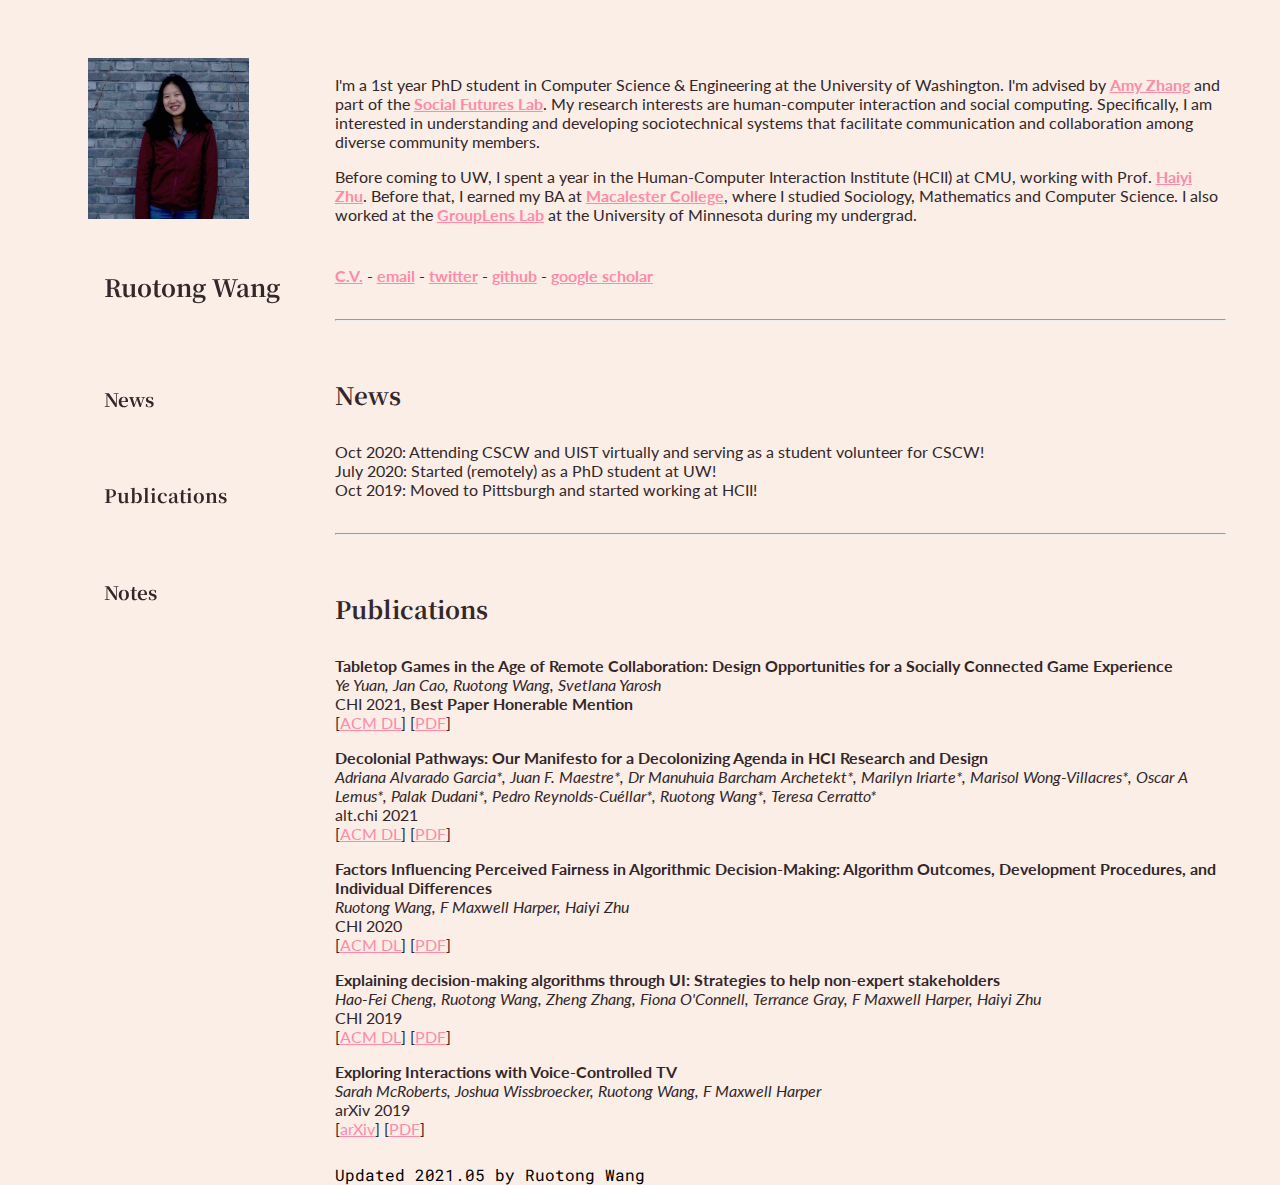
==== index.html @ e88deac7 "fix typo" ====
<!doctype html>
<html lang="en">
  <head>
    <!-- Required meta tags -->
    <meta charset="utf-8">
    <meta name="viewport" content="width=device-width, initial-scale=1">

    <!-- Bootstrap CSS -->
    <link href="https://cdn.jsdelivr.net/npm/bootstrap@5.0.0-beta3/dist/css/bootstrap.min.css" rel="stylesheet" integrity="sha384-eOJMYsd53ii+scO/bJGFsiCZc+5NDVN2yr8+0RDqr0Ql0h+rP48ckxlpbzKgwra6" crossorigin="anonymous">
    <!-- Favicon-->
    <link rel="icon" type="image/x-icon" href="assets/imagesprofile-pic.jpeg" />
    <!-- Core theme CSS (includes Bootstrap)-->
    <link href="css/styles.css" rel="stylesheet" />


    <!-- title fonts -->
    <link rel="preconnect" href="https://fonts.gstatic.com">
    <link href="https://fonts.googleapis.com/css2?family=Lato:wght@300;700&family=Noto+Serif+KR:wght@600&family=Roboto+Mono:ital,wght@1,100&display=swap" rel="stylesheet">


    <title>Ruotong Wang</title>
  </head>

    <div class="body-content">

      <!-- The sidebar -->
      <div class="sidebar">
        <div class="container-fluid">
          <img class="img-fluid rounded-circle" src="assets/images/profile-pic.jpeg">
        </div>
<!--         <div class="container-fluid">
          <h2></h2>
        </div> -->
        <!-- <div id="list-example" class="list-group-flush"> -->
          <a href="#top"><h2>Ruotong Wang</h2></a>
          <a href="#News"><h3>News</h3></a>
          <a href="#Publications"><h3>Publications</h3></a>
          <a href="https://ruotongw.wordpress.com/" target="_blank"><h3>Notes</h3></a>
        <!-- </div> -->
      </div>

      <!-- Page content -->
      <div class="container-fluid" id="main-content">
        <div data-bs-spy="scroll" data-bs-target="#list-example" data-bs-offset="0" class="scrollspy-example content" tabindex="0">
          <a name="top"></a>
          <div class="container-fluid">
            <p> I'm a 1st year PhD student in Computer Science & Engineering at the University of Washington. I'm advised by <a href="https://homes.cs.washington.edu/~axz/" target="_blank"><strong>Amy Zhang</strong></a> and part of the <a href="http://social.cs.washington.edu/" target="_blank"><strong>Social Futures Lab</strong></a>. My research interests are human-computer interaction and social computing. Specifically, I am interested in understanding and developing sociotechnical systems that facilitate communication and collaboration among diverse community members. </p>    
            <p> Before coming to UW, I spent a year in the Human-Computer Interaction Institute (HCII) at CMU, working with Prof. <a href="http://haiyizhu.com/" target="_blank"><strong>Haiyi Zhu</strong></a>. Before that, I earned my BA at <a href="http://macalester.edu/" target="_blank"><strong>Macalester College</strong></a>, where I studied Sociology, Mathematics and Computer Science. I also worked at the <a href="https://grouplens.org/" target="_blank"><strong>GroupLens Lab</strong></a> at the University of Minnesota during my undergrad.</p>   
          </div>

          <div class="container-fluid">
              <p> <a href="assets/CV-2021-05.pdf" target="_blank"><strong>C.V.</strong></a> - <a href="mailto:ruotongw@cs.washington.edu" target="_blank"><strong>email</strong></a> - <a href="https://twitter.com/RuotongWang1" target="_blank"><strong>twitter</strong></a> - <a href="https://github.com/Ruotongw" target="_blank"><strong>github</strong></a> - <a href="https://scholar.google.com/citations?user=CoG7C_YAAAAJ&hl=en" target="_blank"><strong>google scholar</strong></a> </p>    
          </div>

          <div class="container-fluid">
            <hr>
          </div>

          <div class="container-fluid">
            <h2 id="News">News</h2>
            <p> 
                Oct 2020: Attending CSCW and UIST virtually and serving as a student volunteer for CSCW!<br>
                July 2020: Started (remotely) as a PhD student at UW!<br>
                Oct 2019: Moved to Pittsburgh and started working at HCII!
            </p>  
          </div>

          <div class="container-fluid">
            <hr>
          </div>

          <div class="container-fluid">
            <h2 id="Publications">Publications</h2>
            <div>
                <p> <strong>Tabletop Games in the Age of Remote Collaboration: Design Opportunities for a Socially Connected Game Experience </strong><br> <em> Ye Yuan, Jan Cao, Ruotong Wang, Svetlana Yarosh </em> <br>CHI 2021, <strong>Best Paper Honerable Mention</strong><br> [<a href="#!" target="_blank">ACM DL</a>] [<a href="#!" target="_blank">PDF</a>]</p> 
            </div>
            <div>
                <p> <strong>Decolonial Pathways: Our Manifesto for a Decolonizing Agenda in HCI Research and Design </strong><br> <em> Adriana Alvarado Garcia*, Juan F. Maestre*, Dr Manuhuia Barcham Archetekt*, Marilyn Iriarte*, Marisol Wong-Villacres*, Oscar A Lemus*, Palak Dudani*, Pedro Reynolds-Cuéllar*, Ruotong Wang*, Teresa Cerratto* </em> <br>alt.chi 2021<br> [<a href="#!" target="_blank">ACM DL</a>] [<a href="#!" target="_blank">PDF</a>]</p> 
            </div>
            <div>
                <p> <strong>Factors Influencing Perceived Fairness in Algorithmic Decision-Making: Algorithm Outcomes, Development Procedures, and Individual Differences </strong><br> <em> Ruotong Wang, F Maxwell Harper, Haiyi Zhu </em> <br>CHI 2020<br> [<a href="https://dl.acm.org/doi/abs/10.1145/3313831.3376813" target="_blank">ACM DL</a>] [<a href="assets/papers/fairness-factors-chi20.pdf" target="_blank">PDF</a>] </p> 
            </div>
            <div>
                <p> <strong>Explaining decision-making algorithms through UI: Strategies to help non-expert stakeholders </strong><br> <em> Hao-Fei Cheng, Ruotong Wang, Zheng Zhang, Fiona O'Connell, Terrance Gray, F Maxwell Harper, Haiyi Zhu </em><br>CHI 2019 <br>[<a href="https://dl.acm.org/doi/abs/10.1145/3290605.3300789" target="_blank">ACM DL</a>] [<a href="assets/papers/explain-alg-AI-chi19.pdf" target="_blank">PDF</a>]</p>  
            </div>
            <div>
                <p> <strong>Exploring Interactions with Voice-Controlled TV </strong><br> <em> Sarah McRoberts, Joshua Wissbroecker, Ruotong Wang, F Maxwell Harper </em><br>arXiv 2019<br>[<a href="https://arxiv.org/abs/1905.05851" target="_blank">arXiv</a>] [<a href="assets/papers/MovieTV.pdf" target="_blank">PDF</a>]</p>   
            </div> 
          </div>
          <footer class="footer mt-auto py-3">
            <div class="container">
              <span class="text-muted"> Updated 2021.05 by Ruotong Wang</span>
            </div>
          </footer>

        </div>
      </div>
      
    </div>
    
    

    <!-- Optional JavaScript; choose one of the two! -->

    <!-- Option 1: Bootstrap Bundle with Popper -->
    <script src="https://cdn.jsdelivr.net/npm/bootstrap@5.0.0-beta3/dist/js/bootstrap.bundle.min.js" integrity="sha384-JEW9xMcG8R+pH31jmWH6WWP0WintQrMb4s7ZOdauHnUtxwoG2vI5DkLtS3qm9Ekf" crossorigin="anonymous"></script>
    <script src="js/scripts.js"></script>
    <!-- Option 2: Separate Popper and Bootstrap JS -->
    <!--
    <script src="https://cdn.jsdelivr.net/npm/@popperjs/core@2.9.1/dist/umd/popper.min.js" integrity="sha384-SR1sx49pcuLnqZUnnPwx6FCym0wLsk5JZuNx2bPPENzswTNFaQU1RDvt3wT4gWFG" crossorigin="anonymous"></script>
    <script src="https://cdn.jsdelivr.net/npm/bootstrap@5.0.0-beta3/dist/js/bootstrap.min.js" integrity="sha384-j0CNLUeiqtyaRmlzUHCPZ+Gy5fQu0dQ6eZ/xAww941Ai1SxSY+0EQqNXNE6DZiVc" crossorigin="anonymous"></script>
    -->
  </body>
</html>
---- css/styles.css ----
/* The side navigation menu */
.sidebar {
  margin: 0;
  padding: 0;
  width: 18%;
  position: fixed;
  height: 100%;
  overflow: auto;
}

/* Sidebar links */
.sidebar a {
  display: block;
  color: black;
  padding: 16px;
  text-decoration: none;
}

.body-content {
  padding-top: 50px;
  padding-right: 30px;
  padding-bottom: 50px;
  padding-left: 80px;
}

h2 {
  font-family: 'Noto Serif KR', serif;
  color: #33272a;
  padding-bottom: 10px;
}

h3 {
  font-family: 'Noto Serif KR', serif;
  color: #33272a;
}

img {
  width: 70%
}

p {
  font-family: 'Lato', sans-serif;
  color: #33272a;
}

body {
  background: #faeee7;
}

a {
  color: #ff8ba7;
}

.text-muted {
  font-family: 'Roboto Mono', monospace;
}

.container-fluid {
  padding-bottom: 10px;
}

hr {
  margin-bottom: 26px;
}

/* Page content. The value of the margin-left property should match the value of the sidebar's width property */
div.content {
  margin-left: 20%;
  padding: 1px 16px;
  height: 1000px;
}

/* On screens that are less than 700px wide, make the sidebar into a topbar */
@media screen and (max-width: 700px) {
  .sidebar {
    width: 100%;
    height: auto;
    position: relative;
  }
  .sidebar a {float: left;}
  div.content {margin-left: 0; padding-left: 0}
  img {width: 20%}
  .body-content {
    padding-left: 10%
  }
  h3 {font-size: 85%}
}

/* On screens that are less than 400px, display the bar vertically, instead of horizontally */
@media screen and (max-width: 590px) {
  .sidebar a {
    text-align: center;
    float: none;
  }
  img {display: block; margin-left: auto; margin-right: auto; width: 30%;}
}
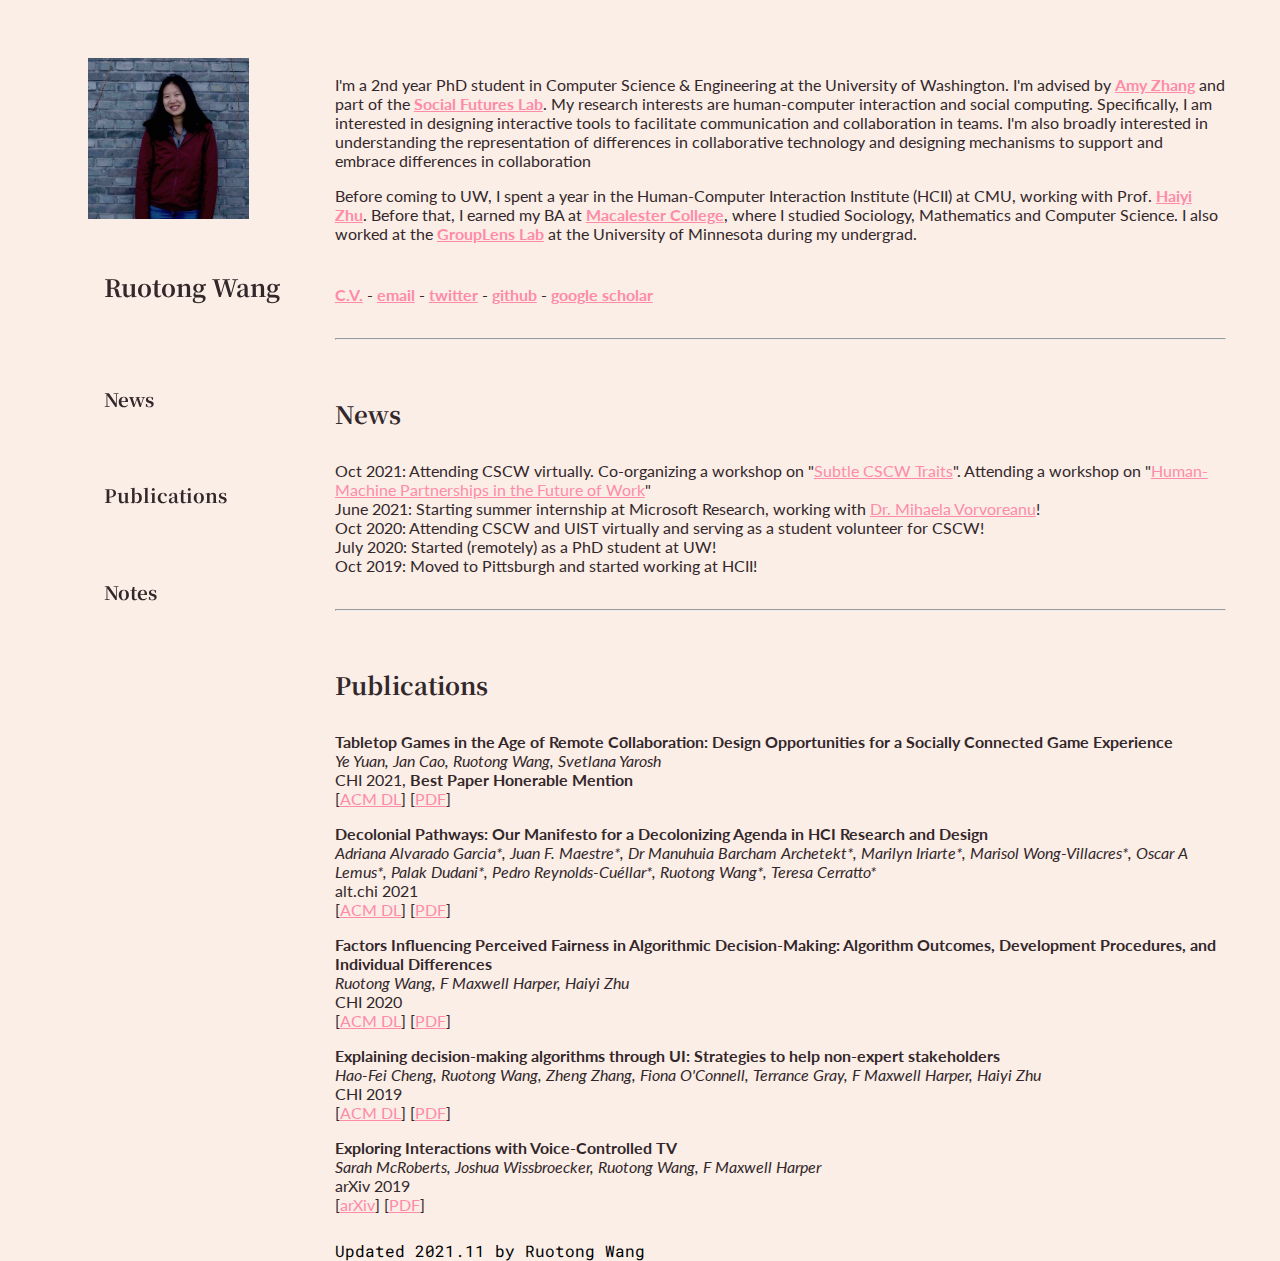
==== commit 6a2f03df: "update 202111" ====
--- a/index.html
+++ b/index.html
@@ -8,7 +8,7 @@
     <!-- Bootstrap CSS -->
     <link href="https://cdn.jsdelivr.net/npm/bootstrap@5.0.0-beta3/dist/css/bootstrap.min.css" rel="stylesheet" integrity="sha384-eOJMYsd53ii+scO/bJGFsiCZc+5NDVN2yr8+0RDqr0Ql0h+rP48ckxlpbzKgwra6" crossorigin="anonymous">
     <!-- Favicon-->
-    <link rel="icon" type="image/x-icon" href="assets/imagesprofile-pic.jpeg" />
+    <link rel="icon" type="image/x-icon" href="assets/images/profile-pic.jpeg" />
     <!-- Core theme CSS (includes Bootstrap)-->
     <link href="css/styles.css" rel="stylesheet" />
 
@@ -44,12 +44,12 @@
         <div data-bs-spy="scroll" data-bs-target="#list-example" data-bs-offset="0" class="scrollspy-example content" tabindex="0">
           <a name="top"></a>
           <div class="container-fluid">
-            <p> I'm a 1st year PhD student in Computer Science & Engineering at the University of Washington. I'm advised by <a href="https://homes.cs.washington.edu/~axz/" target="_blank"><strong>Amy Zhang</strong></a> and part of the <a href="http://social.cs.washington.edu/" target="_blank"><strong>Social Futures Lab</strong></a>. My research interests are human-computer interaction and social computing. Specifically, I am interested in understanding and developing sociotechnical systems that facilitate communication and collaboration among diverse community members. </p>    
+            <p> I'm a 2nd year PhD student in Computer Science & Engineering at the University of Washington. I'm advised by <a href="https://homes.cs.washington.edu/~axz/" target="_blank"><strong>Amy Zhang</strong></a> and part of the <a href="http://social.cs.washington.edu/" target="_blank"><strong>Social Futures Lab</strong></a>. My research interests are human-computer interaction and social computing. Specifically, I am interested in designing interactive tools to facilitate communication and collaboration in teams. I'm also broadly interested in understanding the representation of differences in collaborative technology and designing mechanisms to support and embrace differences in collaboration </p>    
             <p> Before coming to UW, I spent a year in the Human-Computer Interaction Institute (HCII) at CMU, working with Prof. <a href="http://haiyizhu.com/" target="_blank"><strong>Haiyi Zhu</strong></a>. Before that, I earned my BA at <a href="http://macalester.edu/" target="_blank"><strong>Macalester College</strong></a>, where I studied Sociology, Mathematics and Computer Science. I also worked at the <a href="https://grouplens.org/" target="_blank"><strong>GroupLens Lab</strong></a> at the University of Minnesota during my undergrad.</p>   
           </div>
 
           <div class="container-fluid">
-              <p> <a href="assets/CV-2021-05.pdf" target="_blank"><strong>C.V.</strong></a> - <a href="mailto:ruotongw@cs.washington.edu" target="_blank"><strong>email</strong></a> - <a href="https://twitter.com/RuotongWang1" target="_blank"><strong>twitter</strong></a> - <a href="https://github.com/Ruotongw" target="_blank"><strong>github</strong></a> - <a href="https://scholar.google.com/citations?user=CoG7C_YAAAAJ&hl=en" target="_blank"><strong>google scholar</strong></a> </p>    
+              <p> <a href="assets/CV-2021-11.pdf" target="_blank"><strong>C.V.</strong></a> - <a href="mailto:ruotongw@cs.washington.edu" target="_blank"><strong>email</strong></a> - <a href="https://twitter.com/RuotongWang1" target="_blank"><strong>twitter</strong></a> - <a href="https://github.com/Ruotongw" target="_blank"><strong>github</strong></a> - <a href="https://scholar.google.com/citations?user=CoG7C_YAAAAJ&hl=en" target="_blank"><strong>google scholar</strong></a> </p>    
           </div>
 
           <div class="container-fluid">
@@ -59,6 +59,8 @@
           <div class="container-fluid">
             <h2 id="News">News</h2>
             <p> 
+            	Oct 2021: Attending CSCW virtually. Co-organizing a workshop on "<a href="https://subtlecscwtraits.wordpress.com/">Subtle CSCW Traits</a>". Attending a workshop on "<a href="https://sites.google.com/view/cscw2021workshop/home?authuser=1">Human-Machine Partnerships in the Future of Work</a>"<br>
+                June 2021: Starting summer internship at Microsoft Research, working with <a href="https://www.microsoft.com/en-us/research/people/mivorvor/">Dr. Mihaela Vorvoreanu</a>! <br>
                 Oct 2020: Attending CSCW and UIST virtually and serving as a student volunteer for CSCW!<br>
                 July 2020: Started (remotely) as a PhD student at UW!<br>
                 Oct 2019: Moved to Pittsburgh and started working at HCII!
@@ -89,7 +91,7 @@
           </div>
           <footer class="footer mt-auto py-3">
             <div class="container">
-              <span class="text-muted"> Updated 2021.05 by Ruotong Wang</span>
+              <span class="text-muted"> Updated 2021.11 by Ruotong Wang</span>
             </div>
           </footer>
 
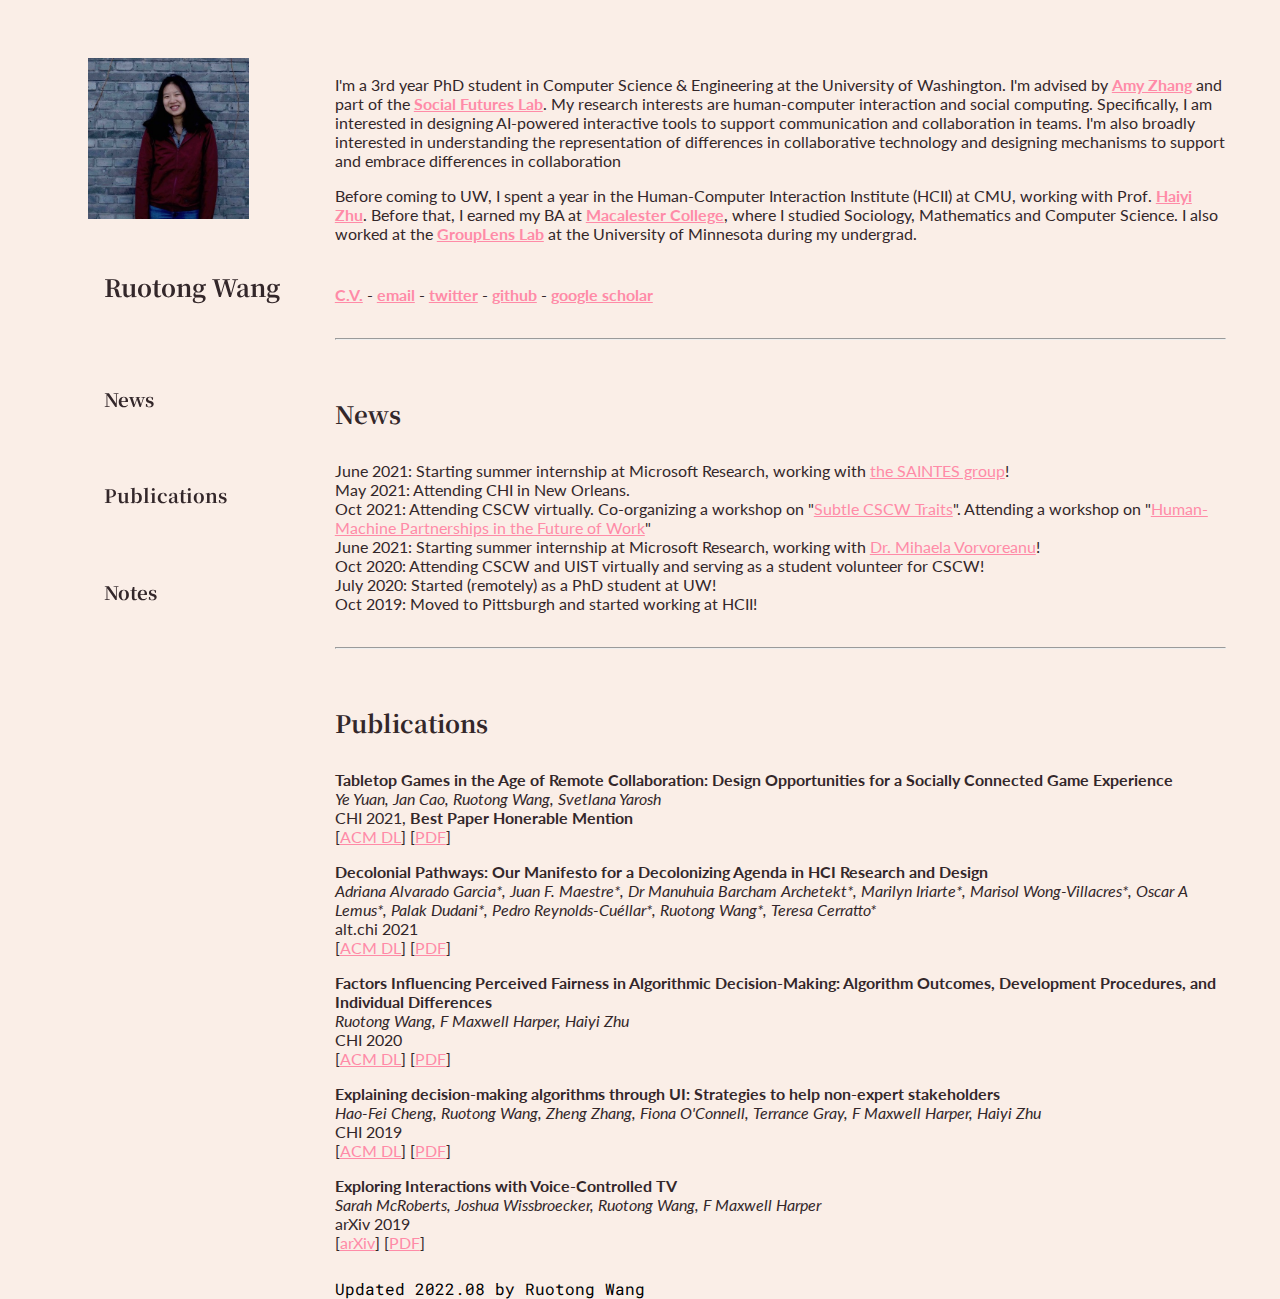
==== commit 81335338: "Update index.html" ====
--- a/index.html
+++ b/index.html
@@ -44,7 +44,7 @@
         <div data-bs-spy="scroll" data-bs-target="#list-example" data-bs-offset="0" class="scrollspy-example content" tabindex="0">
           <a name="top"></a>
           <div class="container-fluid">
-            <p> I'm a 2nd year PhD student in Computer Science & Engineering at the University of Washington. I'm advised by <a href="https://homes.cs.washington.edu/~axz/" target="_blank"><strong>Amy Zhang</strong></a> and part of the <a href="http://social.cs.washington.edu/" target="_blank"><strong>Social Futures Lab</strong></a>. My research interests are human-computer interaction and social computing. Specifically, I am interested in designing interactive tools to facilitate communication and collaboration in teams. I'm also broadly interested in understanding the representation of differences in collaborative technology and designing mechanisms to support and embrace differences in collaboration </p>    
+            <p> I'm a 3rd year PhD student in Computer Science & Engineering at the University of Washington. I'm advised by <a href="https://homes.cs.washington.edu/~axz/" target="_blank"><strong>Amy Zhang</strong></a> and part of the <a href="http://social.cs.washington.edu/" target="_blank"><strong>Social Futures Lab</strong></a>. My research interests are human-computer interaction and social computing. Specifically, I am interested in designing AI-powered interactive tools to support communication and collaboration in teams. I'm also broadly interested in understanding the representation of differences in collaborative technology and designing mechanisms to support and embrace differences in collaboration </p>    
             <p> Before coming to UW, I spent a year in the Human-Computer Interaction Institute (HCII) at CMU, working with Prof. <a href="http://haiyizhu.com/" target="_blank"><strong>Haiyi Zhu</strong></a>. Before that, I earned my BA at <a href="http://macalester.edu/" target="_blank"><strong>Macalester College</strong></a>, where I studied Sociology, Mathematics and Computer Science. I also worked at the <a href="https://grouplens.org/" target="_blank"><strong>GroupLens Lab</strong></a> at the University of Minnesota during my undergrad.</p>   
           </div>
 
@@ -59,7 +59,9 @@
           <div class="container-fluid">
             <h2 id="News">News</h2>
             <p> 
-            	Oct 2021: Attending CSCW virtually. Co-organizing a workshop on "<a href="https://subtlecscwtraits.wordpress.com/">Subtle CSCW Traits</a>". Attending a workshop on "<a href="https://sites.google.com/view/cscw2021workshop/home?authuser=1">Human-Machine Partnerships in the Future of Work</a>"<br>
+                June 2021: Starting summer internship at Microsoft Research, working with <a href="https://www.microsoft.com/en-us/research/group/saintes-group/">the SAINTES group</a>! <br>
+                May 2021: Attending CHI in New Orleans. <br>
+            	 Oct 2021: Attending CSCW virtually. Co-organizing a workshop on "<a href="https://subtlecscwtraits.wordpress.com/">Subtle CSCW Traits</a>". Attending a workshop on "<a href="https://sites.google.com/view/cscw2021workshop/home?authuser=1">Human-Machine Partnerships in the Future of Work</a>"<br>
                 June 2021: Starting summer internship at Microsoft Research, working with <a href="https://www.microsoft.com/en-us/research/people/mivorvor/">Dr. Mihaela Vorvoreanu</a>! <br>
                 Oct 2020: Attending CSCW and UIST virtually and serving as a student volunteer for CSCW!<br>
                 July 2020: Started (remotely) as a PhD student at UW!<br>
@@ -91,7 +93,7 @@
           </div>
           <footer class="footer mt-auto py-3">
             <div class="container">
-              <span class="text-muted"> Updated 2021.11 by Ruotong Wang</span>
+              <span class="text-muted"> Updated 2022.08 by Ruotong Wang</span>
             </div>
           </footer>
 
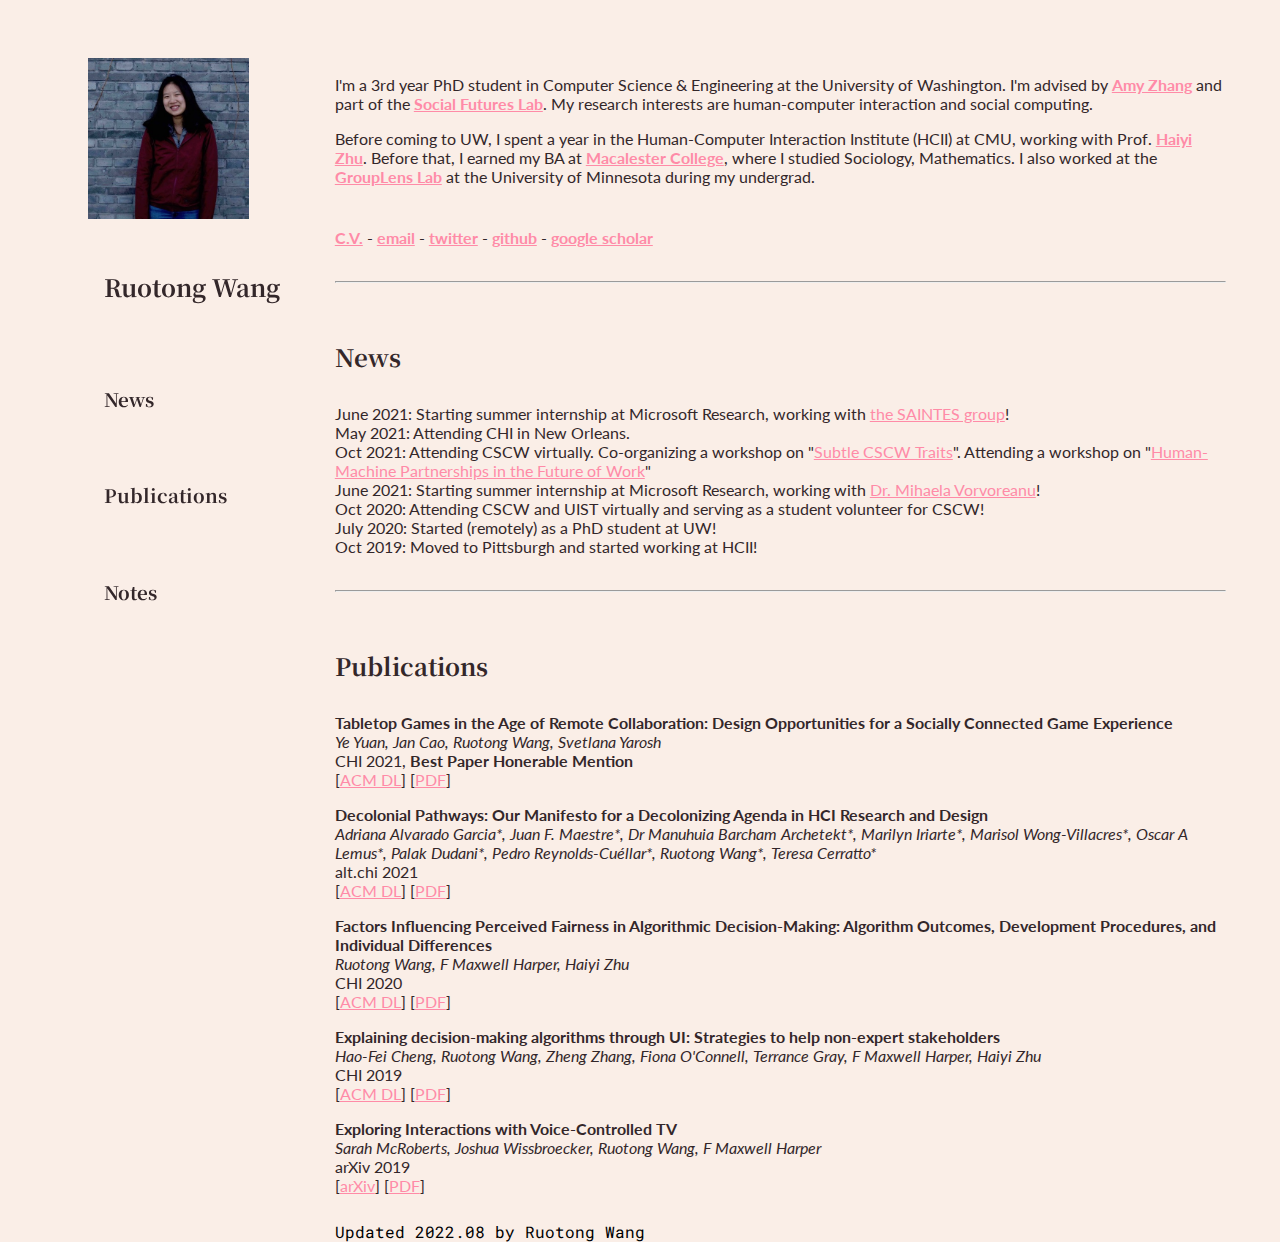
==== commit cec29c75: "update" ====
--- a/index.html
+++ b/index.html
@@ -44,8 +44,9 @@
         <div data-bs-spy="scroll" data-bs-target="#list-example" data-bs-offset="0" class="scrollspy-example content" tabindex="0">
           <a name="top"></a>
           <div class="container-fluid">
-            <p> I'm a 3rd year PhD student in Computer Science & Engineering at the University of Washington. I'm advised by <a href="https://homes.cs.washington.edu/~axz/" target="_blank"><strong>Amy Zhang</strong></a> and part of the <a href="http://social.cs.washington.edu/" target="_blank"><strong>Social Futures Lab</strong></a>. My research interests are human-computer interaction and social computing. Specifically, I am interested in designing AI-powered interactive tools to support communication and collaboration in teams. I'm also broadly interested in understanding the representation of differences in collaborative technology and designing mechanisms to support and embrace differences in collaboration </p>    
-            <p> Before coming to UW, I spent a year in the Human-Computer Interaction Institute (HCII) at CMU, working with Prof. <a href="http://haiyizhu.com/" target="_blank"><strong>Haiyi Zhu</strong></a>. Before that, I earned my BA at <a href="http://macalester.edu/" target="_blank"><strong>Macalester College</strong></a>, where I studied Sociology, Mathematics and Computer Science. I also worked at the <a href="https://grouplens.org/" target="_blank"><strong>GroupLens Lab</strong></a> at the University of Minnesota during my undergrad.</p>   
+            <p> I'm a 3rd year PhD student in Computer Science & Engineering at the University of Washington. I'm advised by <a href="https://homes.cs.washington.edu/~axz/" target="_blank"><strong>Amy Zhang</strong></a> and part of the <a href="http://social.cs.washington.edu/" target="_blank"><strong>Social Futures Lab</strong></a>. My research interests are human-computer interaction and social computing. </p>
+            <!-- Specifically, I am interested in designing interactive tools to support communication and collaboration in teams. I'm also broadly interested in understanding the representation of differences in collaborative technology and designing mechanisms to support and embrace differences in collaboration      -->
+            <p> Before coming to UW, I spent a year in the Human-Computer Interaction Institute (HCII) at CMU, working with Prof. <a href="http://haiyizhu.com/" target="_blank"><strong>Haiyi Zhu</strong></a>. Before that, I earned my BA at <a href="http://macalester.edu/" target="_blank"><strong>Macalester College</strong></a>, where I studied Sociology, Mathematics. I also worked at the <a href="https://grouplens.org/" target="_blank"><strong>GroupLens Lab</strong></a> at the University of Minnesota during my undergrad.</p>   
           </div>
 
           <div class="container-fluid">
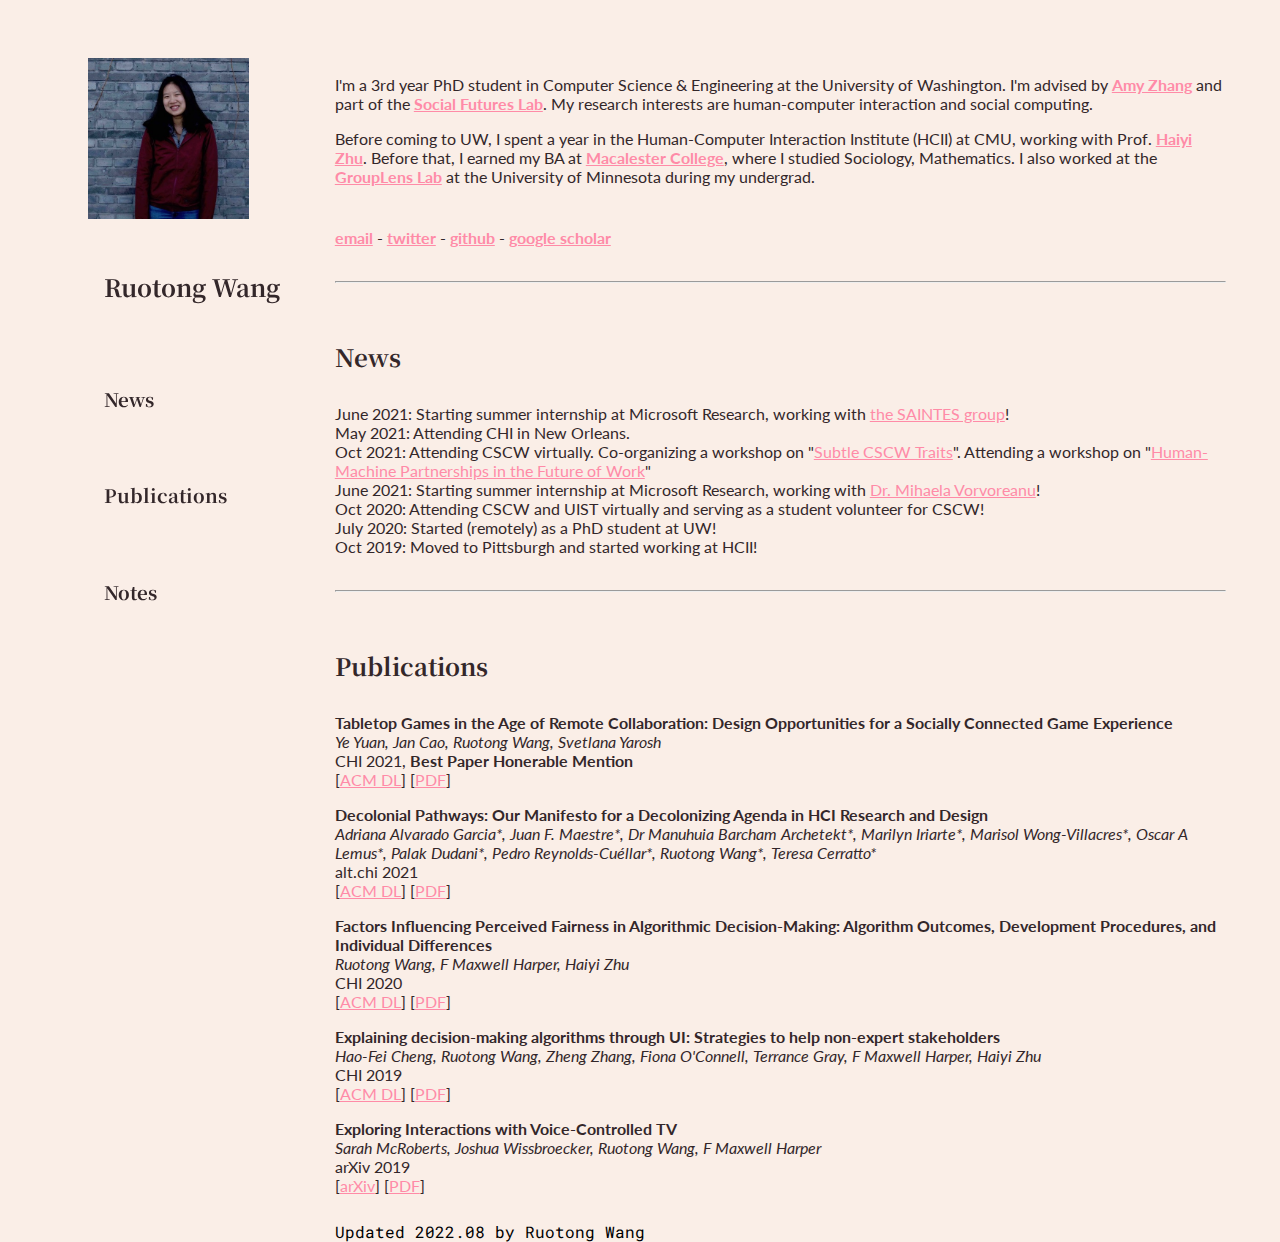
==== commit 744b254f: "update" ====
--- a/index.html
+++ b/index.html
@@ -50,7 +50,9 @@
           </div>
 
           <div class="container-fluid">
-              <p> <a href="assets/CV-2021-11.pdf" target="_blank"><strong>C.V.</strong></a> - <a href="mailto:ruotongw@cs.washington.edu" target="_blank"><strong>email</strong></a> - <a href="https://twitter.com/RuotongWang1" target="_blank"><strong>twitter</strong></a> - <a href="https://github.com/Ruotongw" target="_blank"><strong>github</strong></a> - <a href="https://scholar.google.com/citations?user=CoG7C_YAAAAJ&hl=en" target="_blank"><strong>google scholar</strong></a> </p>    
+              <p> 
+                <!-- <a href="assets/CV-2021-11.pdf" target="_blank"><strong>C.V.</strong></a> -  -->
+                <a href="mailto:ruotongw@cs.washington.edu" target="_blank"><strong>email</strong></a> - <a href="https://twitter.com/RuotongWang1" target="_blank"><strong>twitter</strong></a> - <a href="https://github.com/Ruotongw" target="_blank"><strong>github</strong></a> - <a href="https://scholar.google.com/citations?user=CoG7C_YAAAAJ&hl=en" target="_blank"><strong>google scholar</strong></a> </p>    
           </div>
 
           <div class="container-fluid">
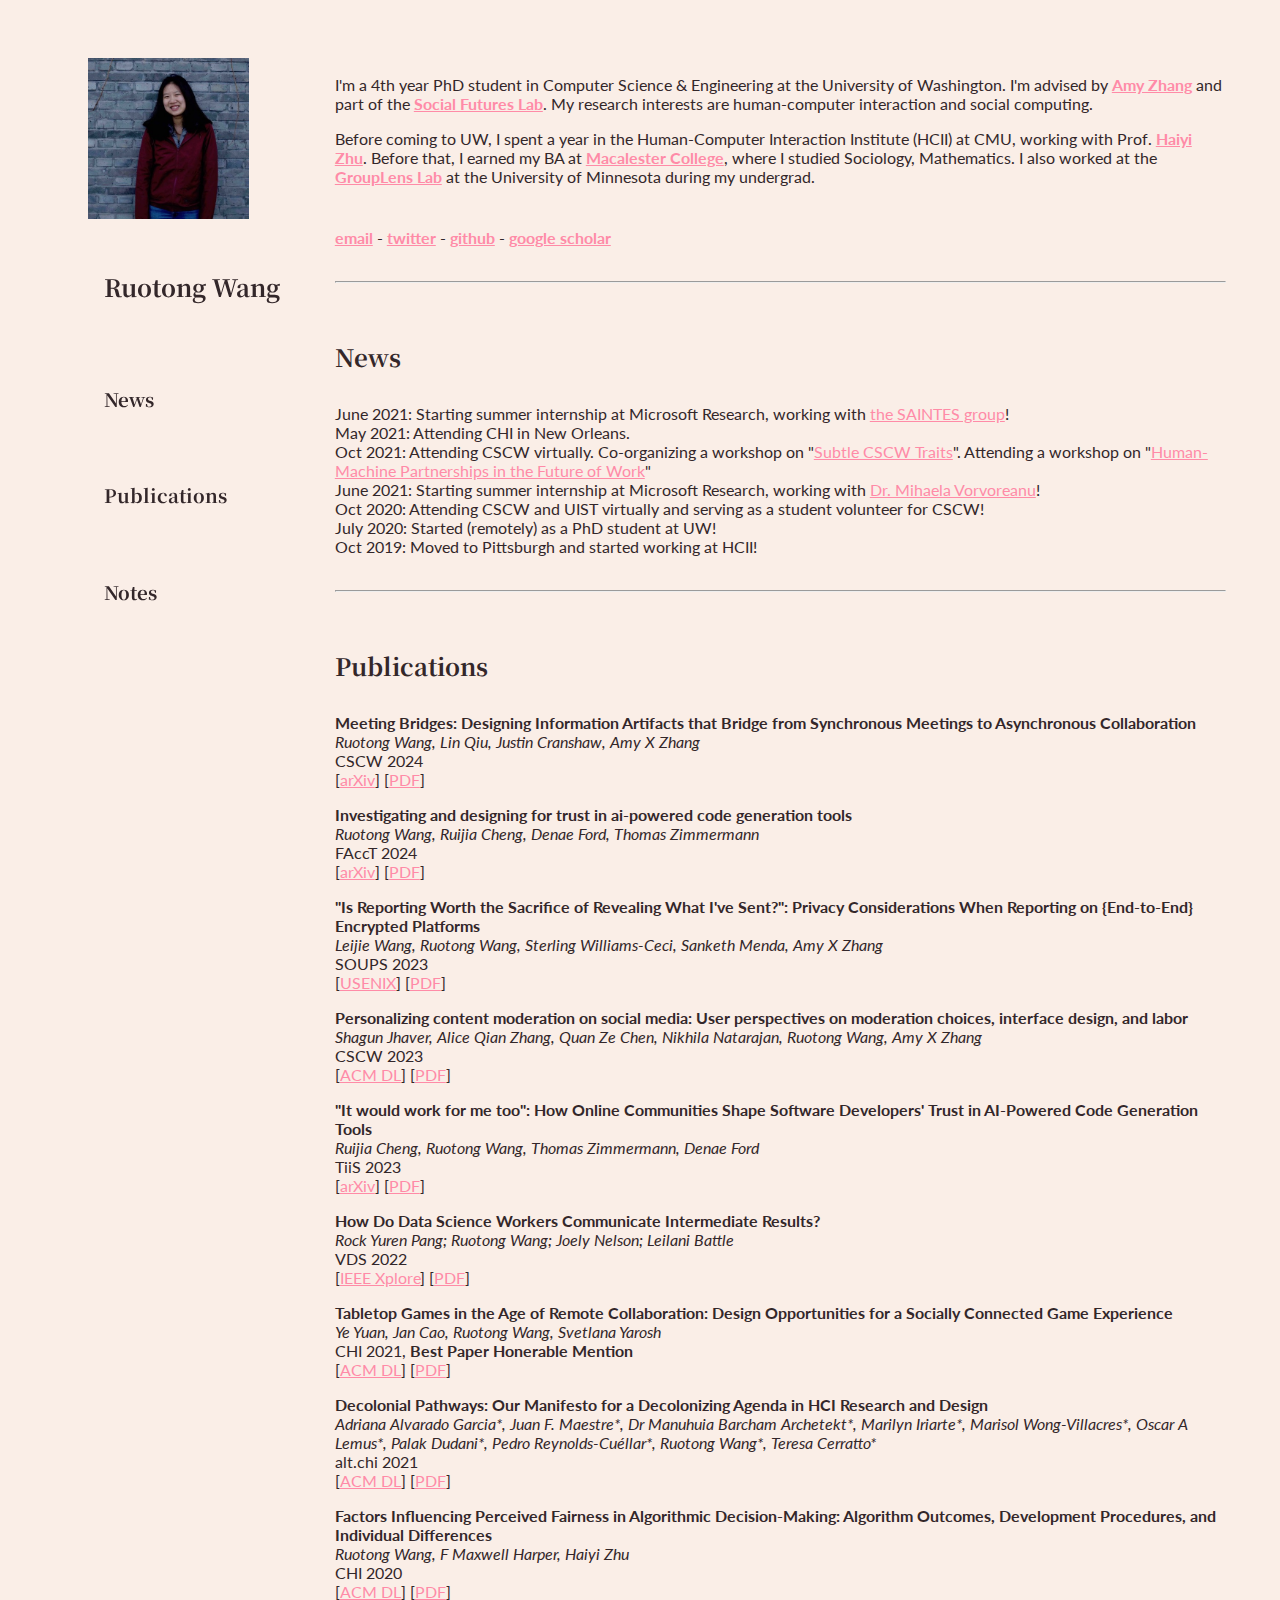
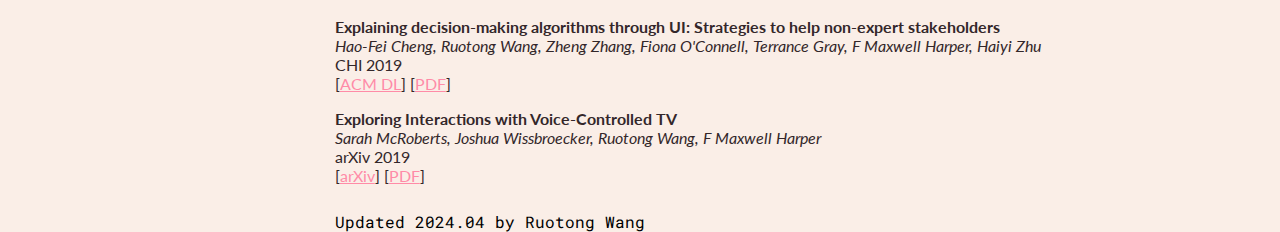
==== commit de444b4c: "Update index.html" ====
--- a/index.html
+++ b/index.html
@@ -44,7 +44,7 @@
         <div data-bs-spy="scroll" data-bs-target="#list-example" data-bs-offset="0" class="scrollspy-example content" tabindex="0">
           <a name="top"></a>
           <div class="container-fluid">
-            <p> I'm a 3rd year PhD student in Computer Science & Engineering at the University of Washington. I'm advised by <a href="https://homes.cs.washington.edu/~axz/" target="_blank"><strong>Amy Zhang</strong></a> and part of the <a href="http://social.cs.washington.edu/" target="_blank"><strong>Social Futures Lab</strong></a>. My research interests are human-computer interaction and social computing. </p>
+            <p> I'm a 4th year PhD student in Computer Science & Engineering at the University of Washington. I'm advised by <a href="https://homes.cs.washington.edu/~axz/" target="_blank"><strong>Amy Zhang</strong></a> and part of the <a href="http://social.cs.washington.edu/" target="_blank"><strong>Social Futures Lab</strong></a>. My research interests are human-computer interaction and social computing. </p>
             <!-- Specifically, I am interested in designing interactive tools to support communication and collaboration in teams. I'm also broadly interested in understanding the representation of differences in collaborative technology and designing mechanisms to support and embrace differences in collaboration      -->
             <p> Before coming to UW, I spent a year in the Human-Computer Interaction Institute (HCII) at CMU, working with Prof. <a href="http://haiyizhu.com/" target="_blank"><strong>Haiyi Zhu</strong></a>. Before that, I earned my BA at <a href="http://macalester.edu/" target="_blank"><strong>Macalester College</strong></a>, where I studied Sociology, Mathematics. I also worked at the <a href="https://grouplens.org/" target="_blank"><strong>GroupLens Lab</strong></a> at the University of Minnesota during my undergrad.</p>   
           </div>
@@ -78,11 +78,37 @@
 
           <div class="container-fluid">
             <h2 id="Publications">Publications</h2>
+
             <div>
-                <p> <strong>Tabletop Games in the Age of Remote Collaboration: Design Opportunities for a Socially Connected Game Experience </strong><br> <em> Ye Yuan, Jan Cao, Ruotong Wang, Svetlana Yarosh </em> <br>CHI 2021, <strong>Best Paper Honerable Mention</strong><br> [<a href="#!" target="_blank">ACM DL</a>] [<a href="#!" target="_blank">PDF</a>]</p> 
+                <p> <strong>Meeting Bridges: Designing Information Artifacts that Bridge from Synchronous Meetings to Asynchronous Collaboration</strong><br> <em>Ruotong Wang, Lin Qiu, Justin Cranshaw, Amy X Zhang</em> <br>CSCW 2024<br> [<a href="https://arxiv.org/abs/2402.03259" target="_blank">arXiv</a>] [<a href="#!" target="_blank">PDF</a>]</p>
             </div>
             <div>
-                <p> <strong>Decolonial Pathways: Our Manifesto for a Decolonizing Agenda in HCI Research and Design </strong><br> <em> Adriana Alvarado Garcia*, Juan F. Maestre*, Dr Manuhuia Barcham Archetekt*, Marilyn Iriarte*, Marisol Wong-Villacres*, Oscar A Lemus*, Palak Dudani*, Pedro Reynolds-Cuéllar*, Ruotong Wang*, Teresa Cerratto* </em> <br>alt.chi 2021<br> [<a href="#!" target="_blank">ACM DL</a>] [<a href="#!" target="_blank">PDF</a>]</p> 
+                <p> <strong>Investigating and designing for trust in ai-powered code generation tools</strong><br> <em>Ruotong Wang, Ruijia Cheng, Denae Ford, Thomas Zimmermann</em> <br>FAccT 2024<br> [<a href="https://arxiv.org/abs/2305.11248" target="_blank">arXiv</a>] [<a href="#!" target="_blank">PDF</a>]</p>
+            </div>
+
+            <div>
+                <p> <strong>"Is Reporting Worth the Sacrifice of Revealing What I've Sent?": Privacy Considerations When Reporting on {End-to-End} Encrypted Platforms</strong><br> <em>Leijie Wang, Ruotong Wang, Sterling Williams-Ceci, Sanketh Menda, Amy X Zhang</em> <br>SOUPS 2023<br> [<a href="https://www.usenix.org/conference/soups2023/presentation/wang" target="_blank">USENIX</a>] [<a href="#!" target="_blank">PDF</a>]</p>
+            </div>
+
+            <div>
+                <p> <strong>Personalizing content moderation on social media: User perspectives on moderation choices, interface design, and labor</strong><br> <em>Shagun Jhaver, Alice Qian Zhang, Quan Ze Chen, Nikhila Natarajan, Ruotong Wang, Amy X Zhang</em> <br>CSCW 2023<br> [<a href="https://dl.acm.org/doi/abs/10.1145/3610080" target="_blank">ACM DL</a>] [<a href="#!" target="_blank">PDF</a>]</p>
+            </div>
+
+            <div>
+                <p> <strong>"It would work for me too": How Online Communities Shape Software Developers' Trust in AI-Powered Code Generation Tools</strong><br> <em>Ruijia Cheng, Ruotong Wang, Thomas Zimmermann, Denae Ford</em> <br>TiiS 2023<br> [<a href="https://arxiv.org/abs/2212.03491" target="_blank">arXiv</a>] [<a href="#!" target="_blank">PDF</a>]</p>
+            </div>
+            <div>
+                <p> <strong>How Do Data Science Workers Communicate Intermediate Results?</strong><br> <em>Rock Yuren Pang; Ruotong Wang; Joely Nelson; Leilani Battle</em> <br>VDS 2022<br> [<a href="https://ieeexplore.ieee.org/abstract/document/9982308" target="_blank">IEEE Xplore</a>] [<a href="#!" target="_blank">PDF</a>]</p>
+            </div>
+
+            <!-- <div>
+                <p> <strong>Tabletop Games in the Age of Remote Collaboration: Design Opportunities for a Socially Connected Game Experience </strong><br> <em> Ye Yuan, Jan Cao, Ruotong Wang, Svetlana Yarosh </em> <br>CHI 2021, <strong>Best Paper Honerable Mention</strong><br> [<a href="#!" target="_blank">ACM DL</a>] [<a href="#!" target="_blank">PDF</a>]</p> 
+            </div> -->
+            <div>
+                <p> <strong>Tabletop Games in the Age of Remote Collaboration: Design Opportunities for a Socially Connected Game Experience </strong><br> <em> Ye Yuan, Jan Cao, Ruotong Wang, Svetlana Yarosh </em> <br>CHI 2021, <strong>Best Paper Honerable Mention</strong><br> [<a href="https://dl.acm.org/doi/abs/10.1145/3411764.3445512" target="_blank">ACM DL</a>] [<a href="#!" target="_blank">PDF</a>]</p> 
+            </div>
+            <div>
+                <p> <strong>Decolonial Pathways: Our Manifesto for a Decolonizing Agenda in HCI Research and Design </strong><br> <em> Adriana Alvarado Garcia*, Juan F. Maestre*, Dr Manuhuia Barcham Archetekt*, Marilyn Iriarte*, Marisol Wong-Villacres*, Oscar A Lemus*, Palak Dudani*, Pedro Reynolds-Cuéllar*, Ruotong Wang*, Teresa Cerratto* </em> <br>alt.chi 2021<br> [<a href="https://dl.acm.org/doi/abs/10.1145/3411763.3450365" target="_blank">ACM DL</a>] [<a href="#!" target="_blank">PDF</a>]</p> 
             </div>
             <div>
                 <p> <strong>Factors Influencing Perceived Fairness in Algorithmic Decision-Making: Algorithm Outcomes, Development Procedures, and Individual Differences </strong><br> <em> Ruotong Wang, F Maxwell Harper, Haiyi Zhu </em> <br>CHI 2020<br> [<a href="https://dl.acm.org/doi/abs/10.1145/3313831.3376813" target="_blank">ACM DL</a>] [<a href="assets/papers/fairness-factors-chi20.pdf" target="_blank">PDF</a>] </p> 
@@ -96,7 +122,7 @@
           </div>
           <footer class="footer mt-auto py-3">
             <div class="container">
-              <span class="text-muted"> Updated 2022.08 by Ruotong Wang</span>
+              <span class="text-muted"> Updated 2024.04 by Ruotong Wang</span>
             </div>
           </footer>
 
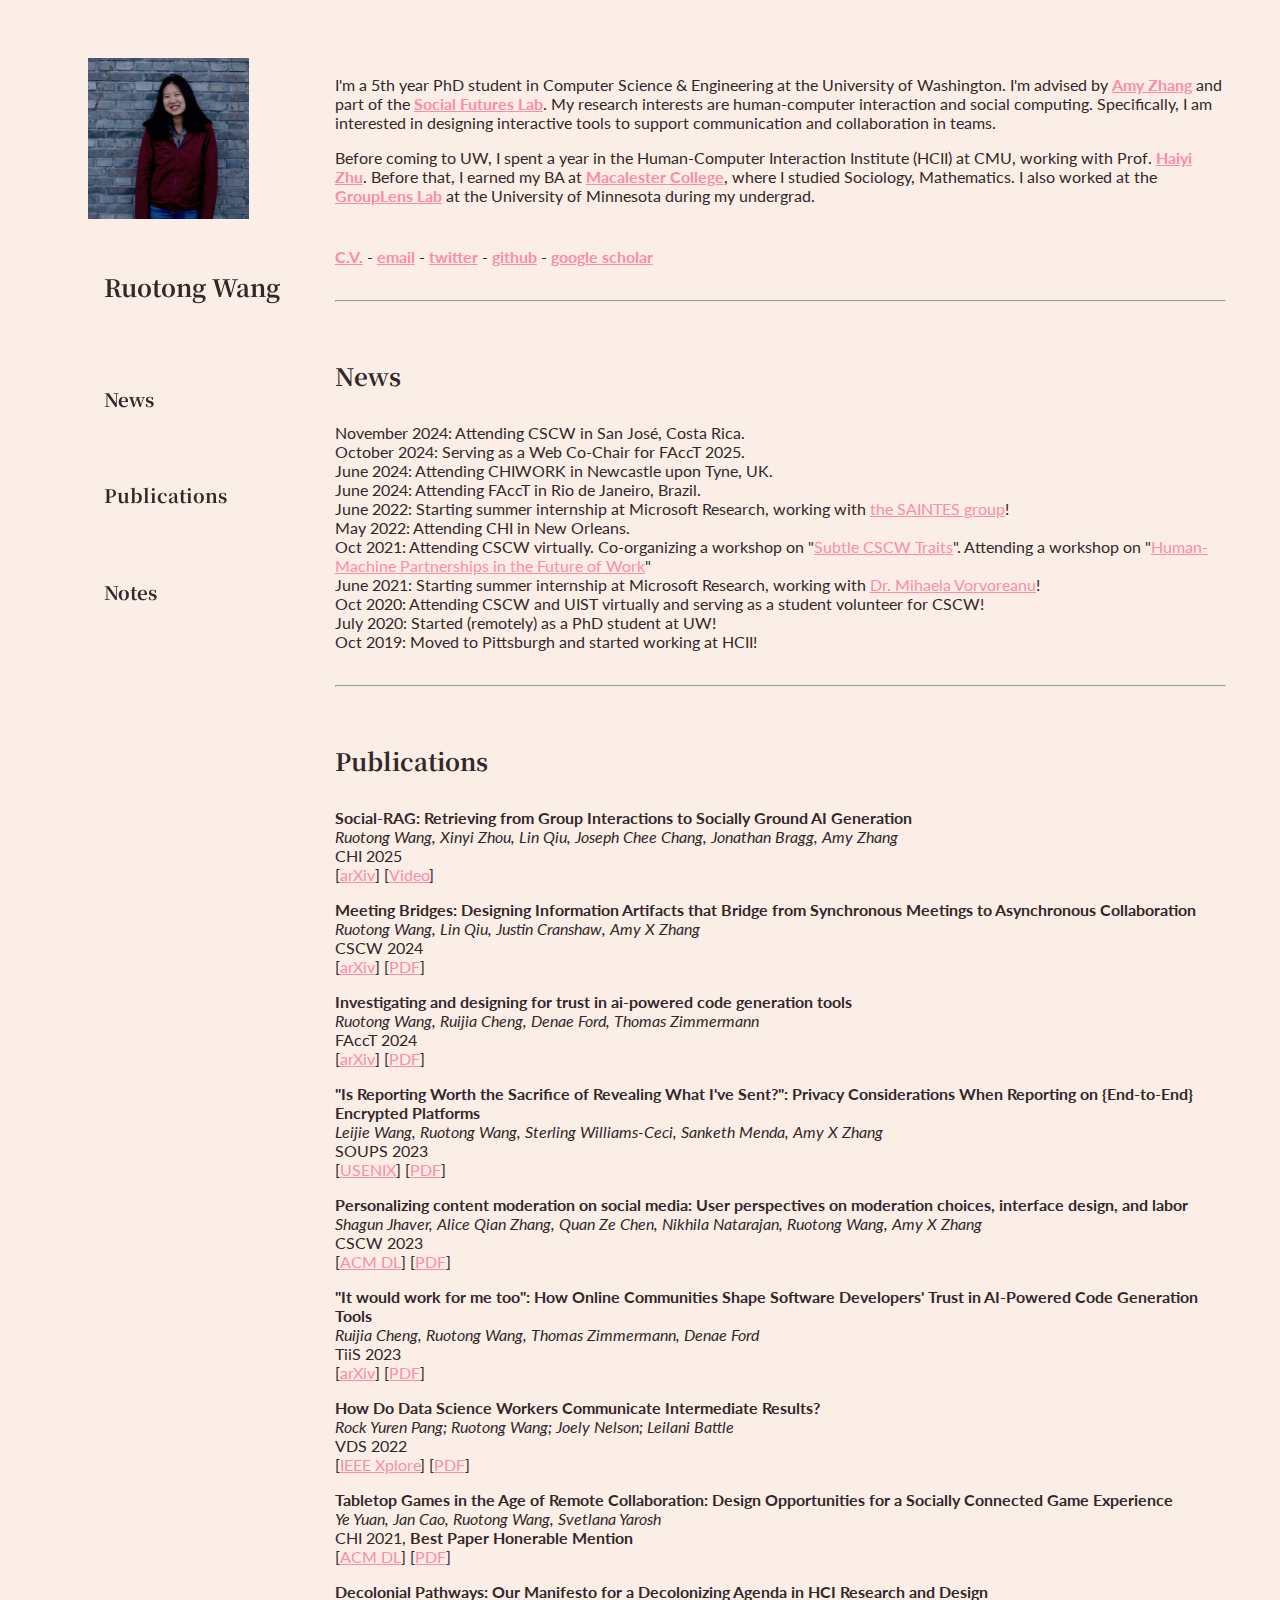
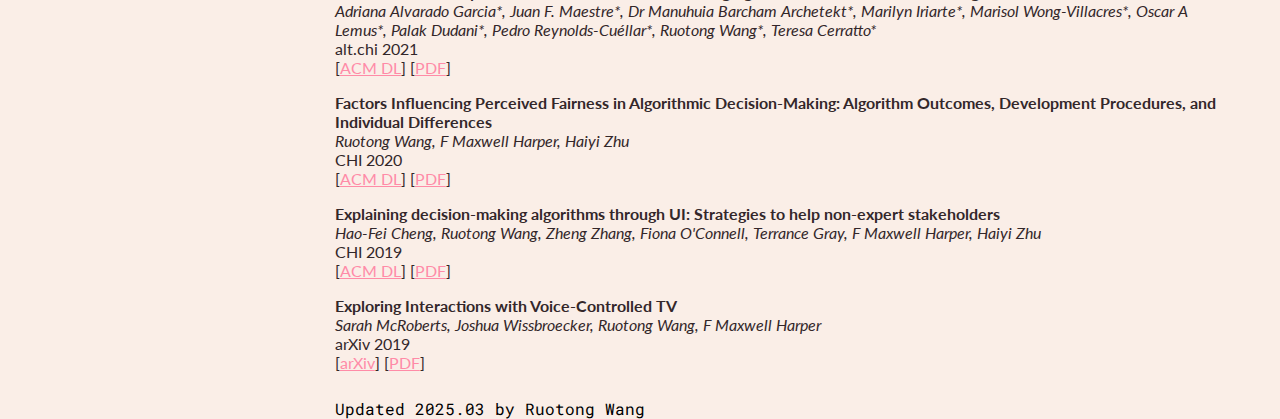
==== commit 598a2f4a: "update" ====
--- a/index.html
+++ b/index.html
@@ -44,14 +44,14 @@
         <div data-bs-spy="scroll" data-bs-target="#list-example" data-bs-offset="0" class="scrollspy-example content" tabindex="0">
           <a name="top"></a>
           <div class="container-fluid">
-            <p> I'm a 4th year PhD student in Computer Science & Engineering at the University of Washington. I'm advised by <a href="https://homes.cs.washington.edu/~axz/" target="_blank"><strong>Amy Zhang</strong></a> and part of the <a href="http://social.cs.washington.edu/" target="_blank"><strong>Social Futures Lab</strong></a>. My research interests are human-computer interaction and social computing. </p>
+            <p> I'm a 5th year PhD student in Computer Science & Engineering at the University of Washington. I'm advised by <a href="https://homes.cs.washington.edu/~axz/" target="_blank"><strong>Amy Zhang</strong></a> and part of the <a href="http://social.cs.washington.edu/" target="_blank"><strong>Social Futures Lab</strong></a>. My research interests are human-computer interaction and social computing. Specifically, I am interested in designing interactive tools to support communication and collaboration in teams. </p>
             <!-- Specifically, I am interested in designing interactive tools to support communication and collaboration in teams. I'm also broadly interested in understanding the representation of differences in collaborative technology and designing mechanisms to support and embrace differences in collaboration      -->
             <p> Before coming to UW, I spent a year in the Human-Computer Interaction Institute (HCII) at CMU, working with Prof. <a href="http://haiyizhu.com/" target="_blank"><strong>Haiyi Zhu</strong></a>. Before that, I earned my BA at <a href="http://macalester.edu/" target="_blank"><strong>Macalester College</strong></a>, where I studied Sociology, Mathematics. I also worked at the <a href="https://grouplens.org/" target="_blank"><strong>GroupLens Lab</strong></a> at the University of Minnesota during my undergrad.</p>   
           </div>
 
           <div class="container-fluid">
               <p> 
-                <!-- <a href="assets/CV-2021-11.pdf" target="_blank"><strong>C.V.</strong></a> -  -->
+                <a href="assets/CV-2025-03.pdf" target="_blank"><strong>C.V.</strong></a> - 
                 <a href="mailto:ruotongw@cs.washington.edu" target="_blank"><strong>email</strong></a> - <a href="https://twitter.com/RuotongWang1" target="_blank"><strong>twitter</strong></a> - <a href="https://github.com/Ruotongw" target="_blank"><strong>github</strong></a> - <a href="https://scholar.google.com/citations?user=CoG7C_YAAAAJ&hl=en" target="_blank"><strong>google scholar</strong></a> </p>    
           </div>
 
@@ -62,9 +62,13 @@
           <div class="container-fluid">
             <h2 id="News">News</h2>
             <p> 
-                June 2021: Starting summer internship at Microsoft Research, working with <a href="https://www.microsoft.com/en-us/research/group/saintes-group/">the SAINTES group</a>! <br>
-                May 2021: Attending CHI in New Orleans. <br>
-            	 Oct 2021: Attending CSCW virtually. Co-organizing a workshop on "<a href="https://subtlecscwtraits.wordpress.com/">Subtle CSCW Traits</a>". Attending a workshop on "<a href="https://sites.google.com/view/cscw2021workshop/home?authuser=1">Human-Machine Partnerships in the Future of Work</a>"<br>
+                November 2024: Attending CSCW in San José, Costa Rica.<br>
+                October 2024: Serving as a Web Co-Chair for FAccT 2025.<br>
+                June 2024: Attending CHIWORK in Newcastle upon Tyne, UK.<br>
+                June 2024: Attending FAccT in Rio de Janeiro, Brazil.<br>
+                June 2022: Starting summer internship at Microsoft Research, working with <a href="https://www.microsoft.com/en-us/research/group/saintes-group/">the SAINTES group</a>! <br>
+                May 2022: Attending CHI in New Orleans. <br>
+            	  Oct 2021: Attending CSCW virtually. Co-organizing a workshop on "<a href="https://subtlecscwtraits.wordpress.com/">Subtle CSCW Traits</a>". Attending a workshop on "<a href="https://sites.google.com/view/cscw2021workshop/home?authuser=1">Human-Machine Partnerships in the Future of Work</a>"<br>
                 June 2021: Starting summer internship at Microsoft Research, working with <a href="https://www.microsoft.com/en-us/research/people/mivorvor/">Dr. Mihaela Vorvoreanu</a>! <br>
                 Oct 2020: Attending CSCW and UIST virtually and serving as a student volunteer for CSCW!<br>
                 July 2020: Started (remotely) as a PhD student at UW!<br>
@@ -78,6 +82,14 @@
 
           <div class="container-fluid">
             <h2 id="Publications">Publications</h2>
+            <div>
+              <p> <strong>Social-RAG: Retrieving from Group Interactions to Socially Ground AI Generation</strong><br> 
+              <em>Ruotong Wang, Xinyi Zhou, Lin Qiu, Joseph Chee Chang, Jonathan Bragg, Amy Zhang</em> <br> 
+              CHI 2025 <br> 
+              [<a href="https://arxiv.org/abs/2411.02353" target="_blank">arXiv</a>] 
+              [<a href="https://www.loom.com/share/d4a7810a2a5142f7b46beaa7f382d0a9?sid=80f659dd-cfac-4964-bc44-c45bb4342862" target="_blank">Video</a>]
+              </p>
+          </div>
 
             <div>
                 <p> <strong>Meeting Bridges: Designing Information Artifacts that Bridge from Synchronous Meetings to Asynchronous Collaboration</strong><br> <em>Ruotong Wang, Lin Qiu, Justin Cranshaw, Amy X Zhang</em> <br>CSCW 2024<br> [<a href="https://arxiv.org/abs/2402.03259" target="_blank">arXiv</a>] [<a href="#!" target="_blank">PDF</a>]</p>
@@ -122,7 +134,7 @@
           </div>
           <footer class="footer mt-auto py-3">
             <div class="container">
-              <span class="text-muted"> Updated 2024.04 by Ruotong Wang</span>
+              <span class="text-muted"> Updated 2025.03 by Ruotong Wang</span>
             </div>
           </footer>
 
